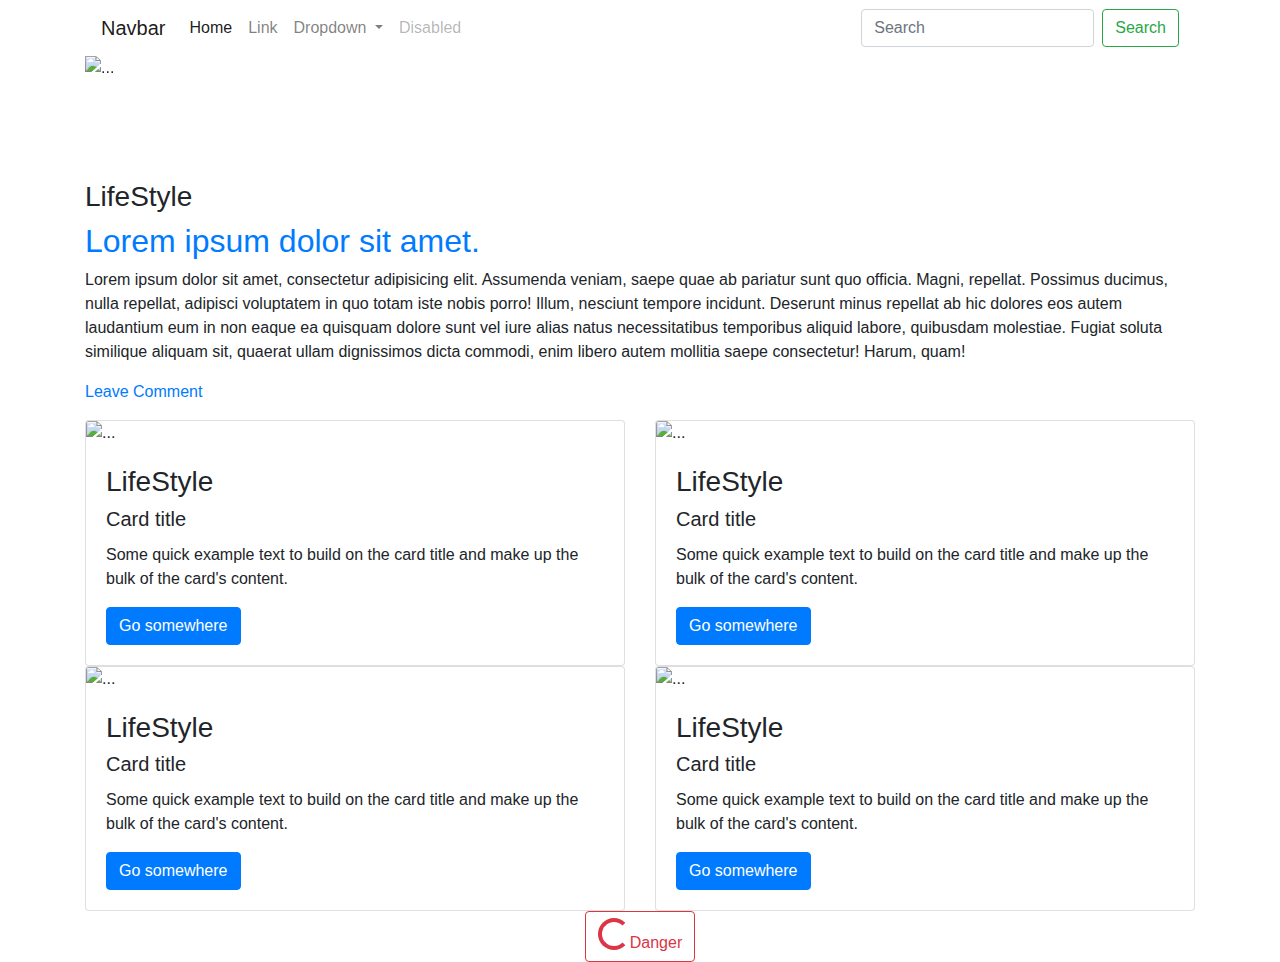
==== backup1/index.html @ 47dd9e21 "Add files via upload" ====
<!doctype html>
<html lang="en">
  <head>
    <!-- Required meta tags -->
    <meta charset="utf-8">
    <meta name="viewport" content="width=device-width, initial-scale=1, shrink-to-fit=no">

    <!-- Bootstrap CSS -->
    <link rel="stylesheet" href="bootstrap-4.6.2-dist/css/bootstrap.min.css">
    
    <link rel="stylesheet" href="css/main.css">

    <title>Hello, world!</title>
  </head>
  <body>
   
   
   
   
   
   <header>
     <div class="container">
         <nav class="navbar navbar-expand-lg navbar-light bg-ligh"t>
    <a class="navbar-brand" href="#">Navbar</a>
  <button class="navbar-toggler" type="button" data-toggle="collapse" data-target="#navbarSupportedContent" aria-controls="navbarSupportedContent" aria-expanded="false" aria-label="Toggle navigation">
    <span class="navbar-toggler-icon"></span>
  </button>

  <div class="collapse navbar-collapse" id="navbarSupportedContent">
    <ul class="navbar-nav mr-auto">
      <li class="nav-item active">
        <a class="nav-link" href="#">Home <span class="sr-only">(current)</span></a>
      </li>
      <li class="nav-item">
        <a class="nav-link" href="#">Link</a>
      </li>
      <li class="nav-item dropdown">
        <a class="nav-link dropdown-toggle" href="#" role="button" data-toggle="dropdown" aria-expanded="false">
          Dropdown
        </a>
        <div class="dropdown-menu">
          <a class="dropdown-item" href="#">Action</a>
          <a class="dropdown-item" href="#">Another action</a>
          <div class="dropdown-divider"></div>
          <a class="dropdown-item" href="#">Something else here</a>
        </div>
      </li>
      <li class="nav-item">
        <a class="nav-link disabled">Disabled</a>
      </li>
    </ul>
    <form class="form-inline my-2 my-lg-0">
      <input class="form-control mr-sm-2" type="search" placeholder="Search" aria-label="Search">
      <button class="btn btn-outline-success my-2 my-sm-0" type="submit">Search</button>
    </form>
  </div>
</nav>
     </div>
   </header>
   
   
   <div class="container slider">
       
               <div id="carouselExampleCaptions" class="carousel slide" data-ride="carousel">
          <ol class="carousel-indicators">
            <li data-target="#carouselExampleCaptions" data-slide-to="0" class="active"></li>
            <li data-target="#carouselExampleCaptions" data-slide-to="1"></li>
            <li data-target="#carouselExampleCaptions" data-slide-to="2"></li>
            <li data-target="#carouselExampleCaptions" data-slide-to="3"></li>
          </ol>
          <div class="carousel-inner">
            <div class="carousel-item active" >
              <img src="../img/vado1.jpg" class="d-block w-100" alt="..." data-interval="1000">
              <div class="carousel-caption d-none d-md-block">
                <h5>First slide label</h5>
                <p>Some representative placeholder content for the first slide.</p>
              </div>
            </div>
            <div class="carousel-item" >
              <img src="../img/vado2.jpg" class="d-block w-100" alt="..." data-interval="1000" >
              <div class="carousel-caption d-none d-md-block">
                <h5>Second slide label</h5>
                <p>Some representative placeholder content for the second slide.</p>
              </div>
            </div>
            <div class="carousel-item" >
              <img src="../img/vado3.jpg" class="d-block w-100" alt="..." data-interval="1000" >
              <div class="carousel-caption d-none d-md-block">
                <h5>Third slide label</h5>
                <p>Some representative placeholder content for the third slide.</p>
              </div>
            </div>
            
             <div class="carousel-item" >
              <img src="../img/vado4.jpg" class="d-block w-100" alt="..." data-interval="1000">
              <div class="carousel-caption d-none d-md-block">
                <h5>fourth slide label</h5>
                <p>Some representative placeholder content for the second slide.</p>
              </div>
            </div>
            
          </div>
          <button class="carousel-control-prev" type="button" data-target="#carouselExampleCaptions" data-slide="prev">
            <span class="carousel-control-prev-icon" aria-hidden="true"></span>
            <span class="sr-only">Previous</span>
          </button>
          <button class="carousel-control-next" type="button" data-target="#carouselExampleCaptions" data-slide="next">
            <span class="carousel-control-next-icon" aria-hidden="true"></span>
            <span class="sr-only">Next</span>
          </button>
        </div>
       
   </div>
   
   
    <div class="container">
        <div class="row">
            <div class="col">
                <div class="p-text">
                    <h3 class="p-name">LifeStyle</h3>
                    <h2 class="p-title">
                        <a href="">Lorem ipsum dolor sit amet.</a>
                    </h2>
                    <p>
                        Lorem ipsum dolor sit amet, consectetur adipisicing elit. Assumenda veniam, saepe quae ab pariatur sunt quo officia. Magni, repellat. Possimus ducimus, nulla repellat, adipisci voluptatem in quo totam iste nobis porro! Illum, nesciunt tempore incidunt. Deserunt minus repellat ab hic dolores eos autem laudantium eum in non eaque ea quisquam dolore sunt vel iure alias natus necessitatibus temporibus aliquid labore, quibusdam molestiae. Fugiat soluta similique aliquam sit, quaerat ullam dignissimos dicta commodi, enim libero autem mollitia saepe consectetur! Harum, quam!
                    </p>
                    <p>
                        <a href="" class="link">Leave Comment</a>
                    </p>
                </div>
            </div>
        </div>
    </div>
    
    
    
    
    
    

    <div class="post">
        <div class="container">
            <div class="row">
                <div class="col-md-6"><div class="card">
                  <img src="../img/vado1.jpg" class="card-img-top" alt="...">
                  <div class="card-body"><h3 class="p-name">LifeStyle</h3>
                    <h5 class="card-title">Card title</h5>
                    <p class="card-text">Some quick example text to build on the card title and make up the bulk of the card's content.</p>
                    <a href="#" class="btn btn-primary">Go somewhere</a>
                  </div>
                </div></div>
                <div class="col-md-6"><div class="card">
                  <img src="../img/vado2.jpg" class="card-img-top" alt="...">
                  <div class="card-body"><h3 class="p-name">LifeStyle</h3>
                    <h5 class="card-title">Card title</h5>
                    <p class="card-text">Some quick example text to build on the card title and make up the bulk of the card's content.</p>
                    <a href="#" class="btn btn-primary">Go somewhere</a>
                  </div>
                </div></div>
                <div class="col-md-6"><div class="card">
                  <img src="../img/vado3.jpg" class="card-img-top" alt="...">
                  <div class="card-body"><h3 class="p-name">LifeStyle</h3>
                    <h5 class="card-title">Card title</h5>
                    <p class="card-text">Some quick example text to build on the card title and make up the bulk of the card's content.</p>
                    <a href="#" class="btn btn-primary">Go somewhere</a>
                  </div>
                </div></div>
                <div class="col-md-6"><div class="card">
                  <img src="../img/vado4.jpg" class="card-img-top" alt="...">
                  <div class="card-body"><h3 class="p-name">LifeStyle</h3>
                    <h5 class="card-title">Card title</h5>
                    <p class="card-text">Some quick example text to build on the card title and make up the bulk of the card's content.</p>
                    <a href="#" class="btn btn-primary">Go somewhere</a>
                  </div>
                </div></div>
                
                <div class="col text-center after-posts">
                    <button type="button" class="btn btn-outline-danger load-more"><div class="spinner-border text-danger" role="status">
  <span class="sr-only">Loading...</span>
</div>Danger</button>
                </div>
                
                
            </div>
        </div>
    </div>
    
    
     
    
    
    <script src="js/jquery.js"></script>
    
    <script src="js/popper.js"></script>
    
    <script src="bootstrap-4.6.2-dist/js/bootstrap.min.js"></script>
    
    <script src="js/main.js"></script>
    
    
  </body>
</html>
---- backup1/css/main.css ----
.slider {
    margin-bottom: 100px;
}

.load-more span {
    display: none;
}
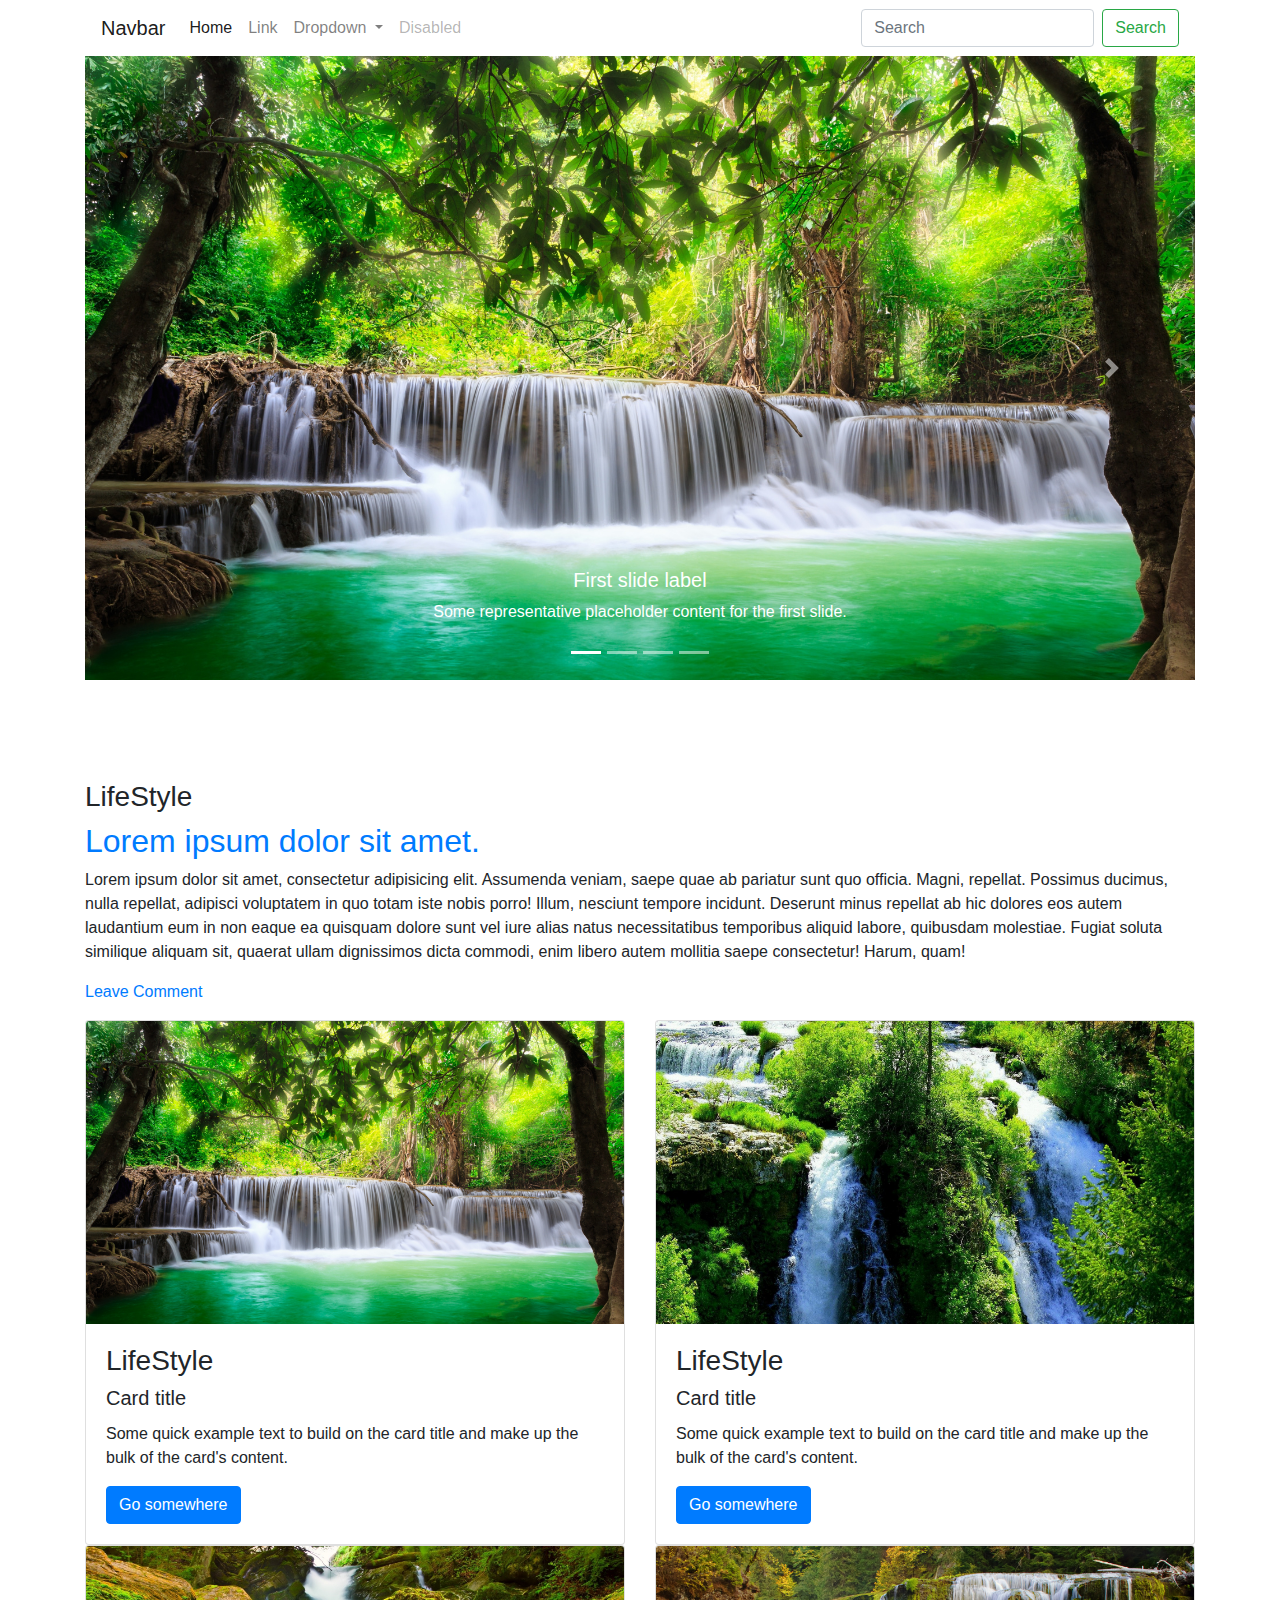
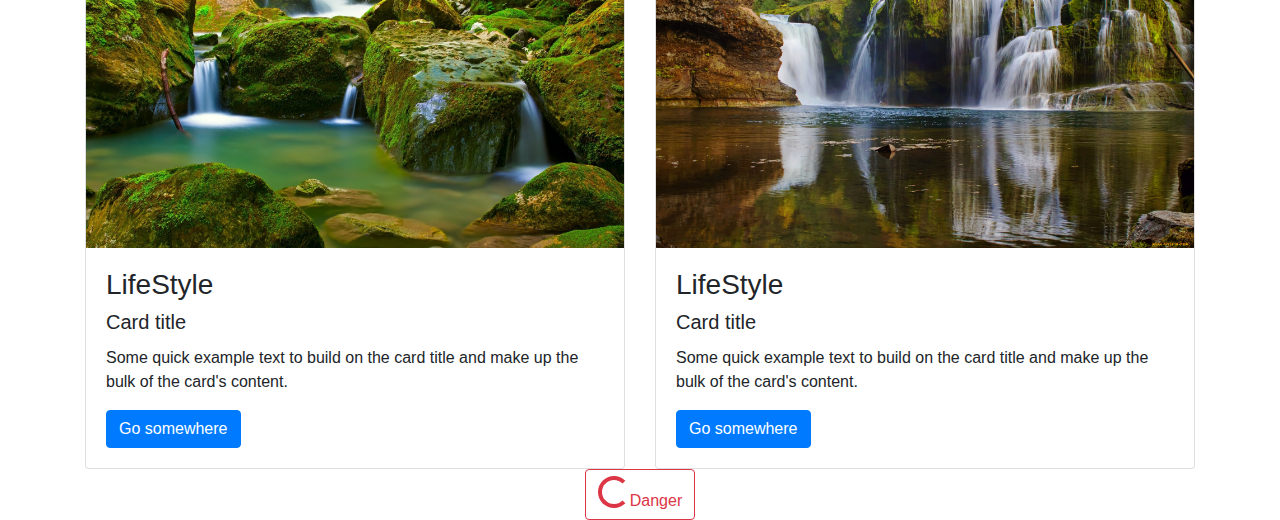
==== commit f77cf4a6: "Add files via upload" ====
--- a/backup1/index.html
+++ b/backup1/index.html
@@ -70,21 +70,21 @@
           </ol>
           <div class="carousel-inner">
             <div class="carousel-item active" >
-              <img src="../img/vado1.jpg" class="d-block w-100" alt="..." data-interval="1000">
+              <img src="img/vado1.jpg" class="d-block w-100" alt="..." data-interval="1000">
               <div class="carousel-caption d-none d-md-block">
                 <h5>First slide label</h5>
                 <p>Some representative placeholder content for the first slide.</p>
               </div>
             </div>
             <div class="carousel-item" >
-              <img src="../img/vado2.jpg" class="d-block w-100" alt="..." data-interval="1000" >
+              <img src="img/vado2.jpg" class="d-block w-100" alt="..." data-interval="1000" >
               <div class="carousel-caption d-none d-md-block">
                 <h5>Second slide label</h5>
                 <p>Some representative placeholder content for the second slide.</p>
               </div>
             </div>
             <div class="carousel-item" >
-              <img src="../img/vado3.jpg" class="d-block w-100" alt="..." data-interval="1000" >
+              <img src="img/vado3.jpg" class="d-block w-100" alt="..." data-interval="1000" >
               <div class="carousel-caption d-none d-md-block">
                 <h5>Third slide label</h5>
                 <p>Some representative placeholder content for the third slide.</p>
@@ -92,7 +92,7 @@
             </div>
             
              <div class="carousel-item" >
-              <img src="../img/vado4.jpg" class="d-block w-100" alt="..." data-interval="1000">
+              <img src="img/vado4.jpg" class="d-block w-100" alt="..." data-interval="1000">
               <div class="carousel-caption d-none d-md-block">
                 <h5>fourth slide label</h5>
                 <p>Some representative placeholder content for the second slide.</p>
@@ -142,31 +142,31 @@
         <div class="container">
             <div class="row">
                 <div class="col-md-6"><div class="card">
-                  <img src="../img/vado1.jpg" class="card-img-top" alt="...">
-                  <div class="card-body"><h3 class="p-name">LifeStyle</h3>
-                    <h5 class="card-title">Card title</h5>
-                    <p class="card-text">Some quick example text to build on the card title and make up the bulk of the card's content.</p>
-                    <a href="#" class="btn btn-primary">Go somewhere</a>
-                  </div>
-                </div></div>
-                <div class="col-md-6"><div class="card">
-                  <img src="../img/vado2.jpg" class="card-img-top" alt="...">
-                  <div class="card-body"><h3 class="p-name">LifeStyle</h3>
-                    <h5 class="card-title">Card title</h5>
-                    <p class="card-text">Some quick example text to build on the card title and make up the bulk of the card's content.</p>
-                    <a href="#" class="btn btn-primary">Go somewhere</a>
-                  </div>
-                </div></div>
-                <div class="col-md-6"><div class="card">
-                  <img src="../img/vado3.jpg" class="card-img-top" alt="...">
-                  <div class="card-body"><h3 class="p-name">LifeStyle</h3>
-                    <h5 class="card-title">Card title</h5>
-                    <p class="card-text">Some quick example text to build on the card title and make up the bulk of the card's content.</p>
-                    <a href="#" class="btn btn-primary">Go somewhere</a>
-                  </div>
-                </div></div>
-                <div class="col-md-6"><div class="card">
-                  <img src="../img/vado4.jpg" class="card-img-top" alt="...">
+                  <img src="img/vado1.jpg" class="card-img-top" alt="...">
+                  <div class="card-body"><h3 class="p-name">LifeStyle</h3>
+                    <h5 class="card-title">Card title</h5>
+                    <p class="card-text">Some quick example text to build on the card title and make up the bulk of the card's content.</p>
+                    <a href="#" class="btn btn-primary">Go somewhere</a>
+                  </div>
+                </div></div>
+                <div class="col-md-6"><div class="card">
+                  <img src="img/vado2.jpg" class="card-img-top" alt="...">
+                  <div class="card-body"><h3 class="p-name">LifeStyle</h3>
+                    <h5 class="card-title">Card title</h5>
+                    <p class="card-text">Some quick example text to build on the card title and make up the bulk of the card's content.</p>
+                    <a href="#" class="btn btn-primary">Go somewhere</a>
+                  </div>
+                </div></div>
+                <div class="col-md-6"><div class="card">
+                  <img src="img/vado3.jpg" class="card-img-top" alt="...">
+                  <div class="card-body"><h3 class="p-name">LifeStyle</h3>
+                    <h5 class="card-title">Card title</h5>
+                    <p class="card-text">Some quick example text to build on the card title and make up the bulk of the card's content.</p>
+                    <a href="#" class="btn btn-primary">Go somewhere</a>
+                  </div>
+                </div></div>
+                <div class="col-md-6"><div class="card">
+                  <img src="img/vado4.jpg" class="card-img-top" alt="...">
                   <div class="card-body"><h3 class="p-name">LifeStyle</h3>
                     <h5 class="card-title">Card title</h5>
                     <p class="card-text">Some quick example text to build on the card title and make up the bulk of the card's content.</p>
